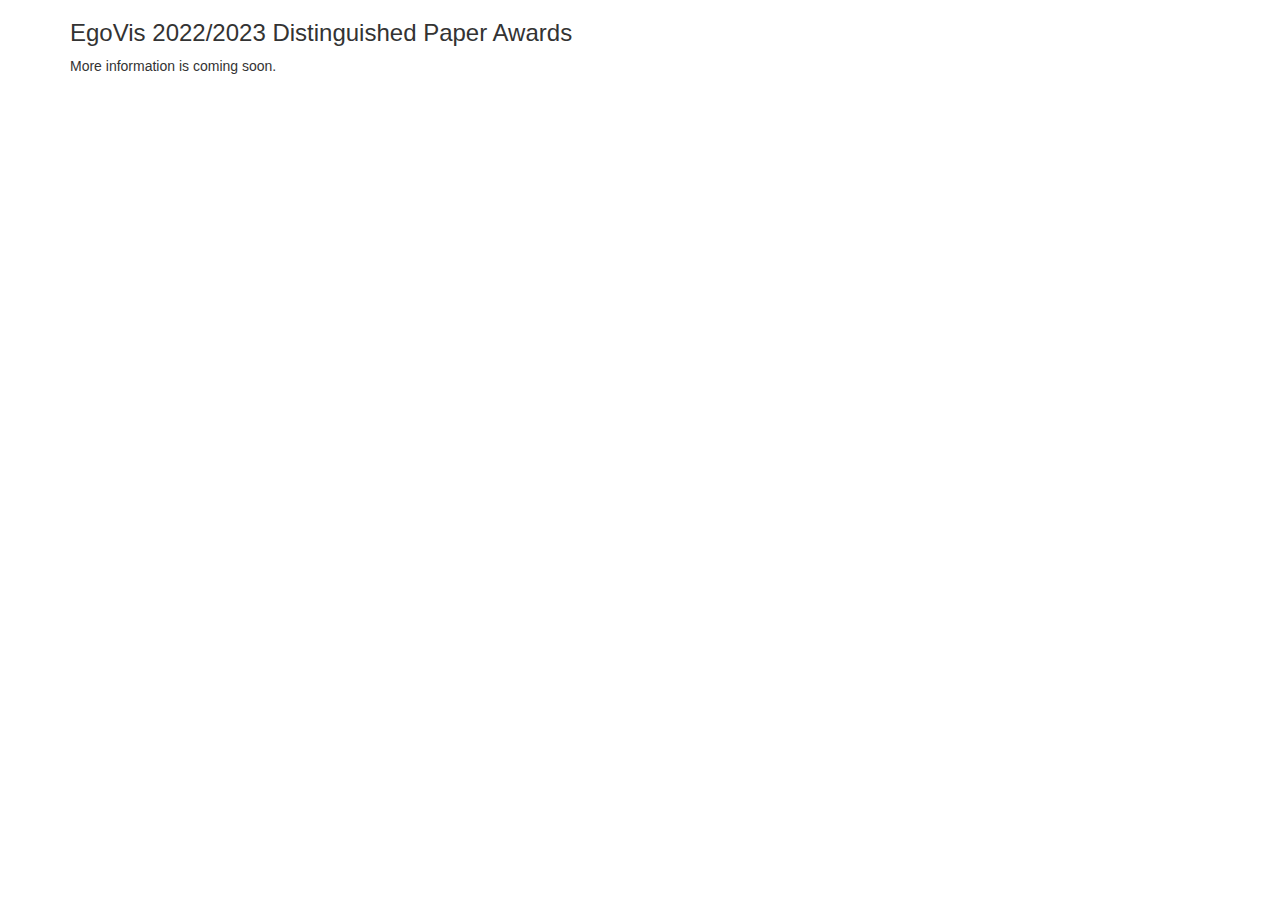
==== 2023_2024/index.html @ 4ccb1fd9 "add 2023_2024" ====
<!DOCTYPE html>
<html lang="en">

<head>
  <meta http-equiv="Content-Type" content="text/html;charset=UTF-8" />
  <meta charset="utf-8" />
  <meta name="viewport" content="width=device-width, initial-scale=1" />
  <meta name="description"
    content="EgoVis" />
  <meta name="keywords" content="video dataset, machine perception, machine-learning, research, egocentric videos, ego4d, epic-kitchens" />

  <title>EgoVis 2022/2023 Distinguished Paper Awards</title>
  <link rel="preconnect" href="https://use.fontawesome.com" />
  <link rel="preconnect" href="https://maxcdn.bootstrapcdn.com" />
  <link rel="preconnect" href="https://ajax.googleapis.com" />
  <link rel="preconnect" href="https://fonts.googleapis.com" />
  <link rel="preconnect" href="https://fonts.gstatic.com" />
  <link rel="preconnect" href="https://assets.ego4d-data.org" />

  <link rel="stylesheet" href="../../assets/css/style.css" />

  <link rel="preload" as="image" href="../../assets/images/ego-4d-01.png" />
  <link rel="preload" as="image" href="../--/assets/images/map.jpg"
    media="screen and (max-width: 1024px), (max-height:511px)" />

  <link rel="icon" href="../../assets/images/egovis-logo.ico" />

  <!-- Latest font-awesome css for icons -->
  <link rel="stylesheet" href="https://use.fontawesome.com/releases/v5.15.4/css/all.css"
    integrity="sha384-DyZ88mC6Up2uqS4h/KRgHuoeGwBcD4Ng9SiP4dIRy0EXTlnuz47vAwmeGwVChigm" crossorigin="anonymous" />

  <!-- BS3 compiled and minified CSS -->
  <link rel="stylesheet" href="https://maxcdn.bootstrapcdn.com/bootstrap/3.4.1/css/bootstrap.min.css" />

  <!-- jQuery library -->
  <script src="https://ajax.googleapis.com/ajax/libs/jquery/3.5.1/jquery.min.js"></script>
  <!-- Latest compiled JavaScript for BS3 -->
  <script src="https://maxcdn.bootstrapcdn.com/bootstrap/3.4.1/js/bootstrap.min.js"></script>

  <script src="../../assets/scripts/form-submission.js"></script>

  <script type="text/javascript">
    function openTabbedContent(element) {
      var whereTo = $(element).attr("goto"),
        tabs = $("#benchmarks li"),
        links = tabs.find("a[href='#" + whereTo + "']");

      links[0].click();
    }
    // Hide the address bar
    // https://24ways.org/2011/raising-the-bar-on-mobile/
    // https://github.com/scottjehl/Hide-Address-Bar
    /*
     * Normalized hide address bar for iOS & Android
     * (c) Scott Jehl, scottjehl.com
     * MIT License
     */
    (function (win) {
      var doc = win.document;

      // If there's a hash, or addEventListener is undefined, stop here
      if (
        !win.navigator.standalone &&
        !location.hash &&
        win.addEventListener
      ) {
        //scroll to 1
        win.scrollTo(0, 1);
        var scrollTop = 1,
          getScrollTop = function () {
            return (
              win.pageYOffset ||
              (doc.compatMode === "CSS1Compat" &&
                doc.documentElement.scrollTop) ||
              doc.body.scrollTop ||
              0
            );
          },
          //reset to 0 on bodyready, if needed
          bodycheck = setInterval(function () {
            if (doc.body) {
              clearInterval(bodycheck);
              scrollTop = getScrollTop();
              win.scrollTo(0, scrollTop === 1 ? 0 : 1);
            }
          }, 15);

        win.addEventListener(
          "load",
          function () {
            setTimeout(function () {
              //at load, if user hasn't scrolled more than 20 or so...
              if (getScrollTop() < 20) {
                //reset to hide addr bar at onload
                win.scrollTo(0, scrollTop === 1 ? 0 : 1);
              }
            }, 0);
          },
          false
        );
      }
    })(this);
  </script>
</head>

<body>

  <section id="intro">
    <div class="container">
      <div >
        <div id="tab-header" class="align-center">
          <h3 class="title no-margin title1">EgoVis 2022/2023 Distinguished Paper Awards</h3>
        </div>
      </div>
    </div>
  </section>


  <section id="overview">
    <div class="container">
      
      <p>
        More information is coming soon.
      </p>

</body>
<script>

  // Add code snippet for abstract toggle (https://www.w3schools.com/howto/howto_js_collapsible.asp)
  var coll = document.getElementsByClassName("collapsible");
  var i;

  for (i = 0; i < coll.length; i++) {
    coll[i].addEventListener("click", function () {
      console.log(i);
      this.classList.toggle("active");
      var content = this.nextElementSibling;
      if (content.style.display === "block") {
        content.style.display = "none";
      } else {
        content.style.display = "block";
      }
    });
  }

  // Setup nav-item on click to toggle the hamburger
  const navbar = document.getElementById("nav-bar");
  const hamburger_button = navbar.querySelector("button.navbar-toggler");
  const navlist = navbar.querySelectorAll("a.nav-link").forEach((el) => {
    el.addEventListener("click", () => {
      if (hamburger_button.ariaExpanded === "true") {
        hamburger_button.click();
      }
    });
  });
  const parallax = document.getElementById("parallax-image");
  const tooltip = document.getElementById("parallax-tooltip");
  const video = document.getElementById("parallax-video");
  const [enable, disable] = map_hover(tooltip, video, parallax);

  // Intersection observer to transition header and disable onmousemove and disable tooltip
  let intersection_options = {
    root: null, // viewport
    rootMargin: "0px", // No margin
    threshold: [0.4, 0.2],
  };

  let previousThreshold = -1;
  let observer = new IntersectionObserver((entries, observer) => {
    entries.forEach((_entry) => {
      if (!_entry.isIntersecting) {
        // If it is not intersecting, disable it.
        disable();
        previousThreshold = -1;
        return;
      }

      // If intersecting, then it is either scrolling down or scrolling up.
      if (previousThreshold === -1) {
        previousThreshold = _entry.intersectionRatio;
        return;
      }

      if (_entry.intersectionRatio > previousThreshold) {
        // Going up
        enable();
      } else {
        // Going down
        disable();
      }
      previousThreshold = -1;
    });
  }, intersection_options);
  observer.observe(parallax);

  // Setup map hover
  enable();
</script>

</html>
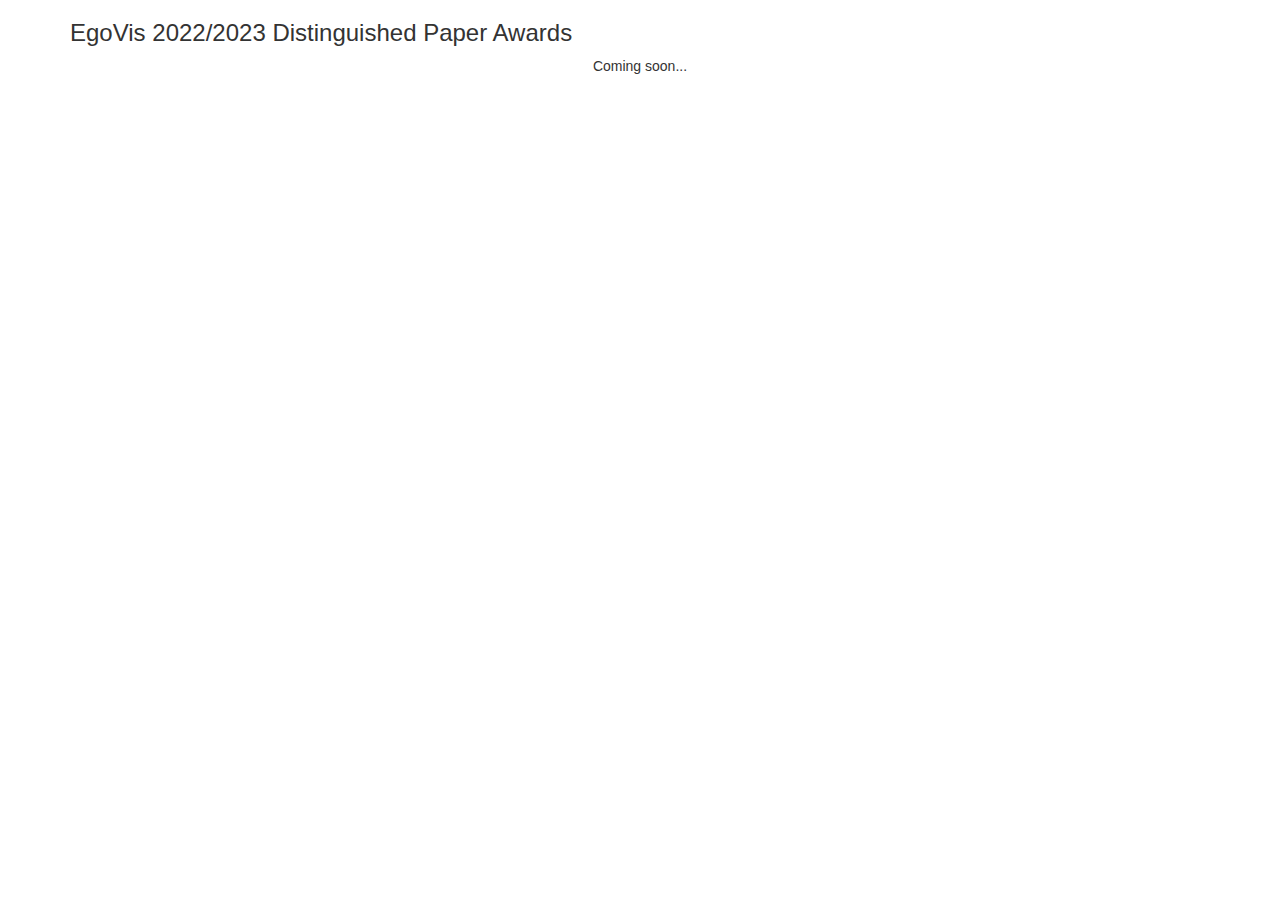
==== commit 20909c53: "center" ====
--- a/2023_2024/index.html
+++ b/2023_2024/index.html
@@ -119,9 +119,9 @@
   <section id="overview">
     <div class="container">
       
-      <p>
-        More information is coming soon.
-      </p>
+      <div style="text-align: center;">
+        Coming soon...
+      </div>
 
 </body>
 <script>
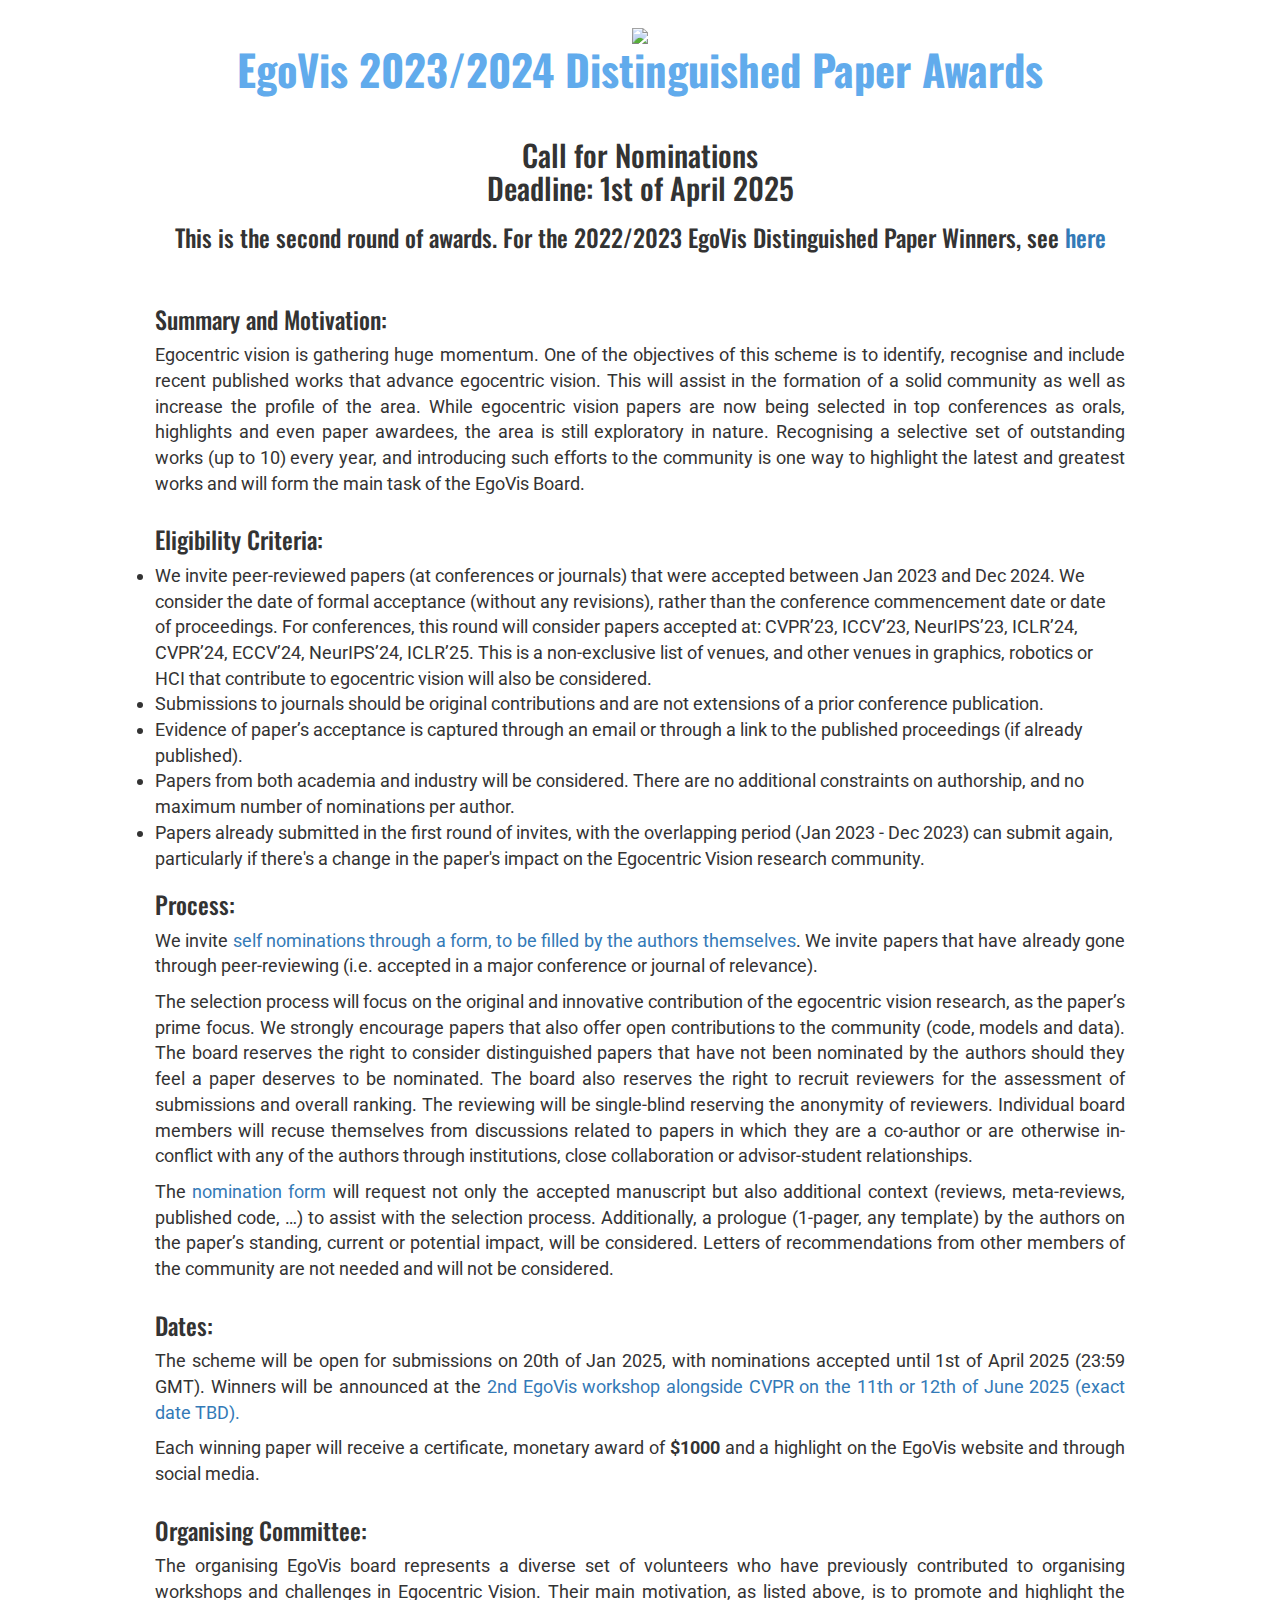
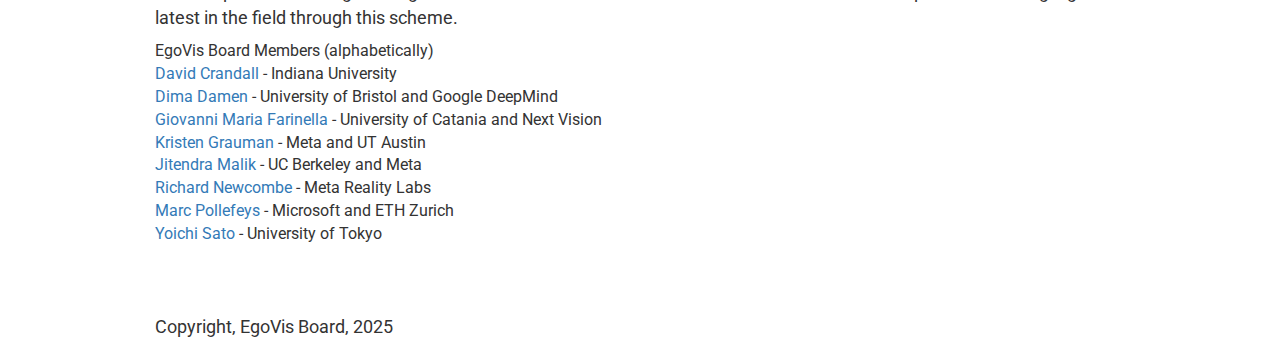
==== commit 5886b3b2: "AwardsLink" ====
--- a/2023_2024/index.html
+++ b/2023_2024/index.html
@@ -9,7 +9,7 @@
     content="EgoVis" />
   <meta name="keywords" content="video dataset, machine perception, machine-learning, research, egocentric videos, ego4d, epic-kitchens" />
 
-  <title>EgoVis 2022/2023 Distinguished Paper Awards</title>
+  <title>EgoVis 2023/2024 Distinguished Paper Awards</title>
   <link rel="preconnect" href="https://use.fontawesome.com" />
   <link rel="preconnect" href="https://maxcdn.bootstrapcdn.com" />
   <link rel="preconnect" href="https://ajax.googleapis.com" />
@@ -105,23 +105,106 @@
 
 <body>
 
-  <section id="intro">
+    
+      <section id="intro">
     <div class="container">
       <div >
         <div id="tab-header" class="align-center">
-          <h3 class="title no-margin title1">EgoVis 2022/2023 Distinguished Paper Awards</h3>
+          <center><img src="../assets/images/awards.jpg" width=30%/><br/>
+          <h3 class="title no-margin title1">EgoVis 2023/2024 Distinguished Paper Awards</h3>
+            </center>
         </div>
       </div>
     </div>
   </section>
-
-
-  <section id="overview">
+    
+  <section id="intro">
     <div class="container">
-      
-      <div style="text-align: center;">
-        Coming soon...
-      </div>
+      <div>
+        <div id="tab-header" class="align-center">
+            <h2>Call for Nominations<br/>Deadline: 1st of April 2025</h2>
+            
+            <h3>This is the second round of awards. For the 2022/2023 EgoVis Distinguished Paper Winners, see <a href="https://egovis.github.io/awards/2022_2023">here</a></h3>
+        </div>
+          
+      </div>
+    </div>
+  </section>
+
+
+  <section id="cfp">
+    <div class="container">
+      
+      <div style="text-align: left; font-size: 12pt">
+       <h3>Summary and Motivation: </h3>
+
+<p>Egocentric vision is gathering huge momentum. One of the objectives of this scheme is to identify, recognise and include recent published works that advance egocentric vision. This will assist in the formation of a solid community as well as increase the profile of the area. 
+While egocentric vision papers are now being selected in top conferences as orals, highlights and even paper awardees, the area is still exploratory in nature. Recognising a selective set of outstanding works (up to 10) every year, and introducing such efforts to the community is one way to highlight the latest and greatest works and will form the main task of the EgoVis Board.</p>
+        </div></div>
+      
+  <div class="container">
+      
+      <div style="text-align: left; font-size: 12pt">
+<h3>Eligibility Criteria:</h3>
+
+          <ul>
+<li>We invite peer-reviewed papers (at conferences or journals) that were accepted between Jan 2023 and Dec 2024. We consider the date of formal acceptance (without any revisions), rather than the conference commencement date or date of proceedings. For conferences, this round will consider papers accepted at: CVPR’23, ICCV’23, NeurIPS’23, ICLR’24, CVPR’24, ECCV’24, NeurIPS’24, ICLR’25. This is a non-exclusive list of venues, and other venues in graphics, robotics or HCI that contribute to egocentric vision will also be considered.</li>
+<li>Submissions to journals should be original contributions and are not extensions of a prior conference publication. </li>
+<li>Evidence of paper’s acceptance is captured through an email or through a link to the published proceedings (if already published).</li>
+<li>Papers from both academia and industry will be considered. There are no additional constraints on authorship, and no maximum number of nominations per author.</li>
+<li>Papers already submitted in the first round of invites, with the overlapping period (Jan 2023 - Dec 2023) can submit again, particularly if there's a change in the paper's impact on the Egocentric Vision research community.</li>
+</ul>
+      </div></div>
+      
+        <div class="container">
+      
+      <div style="text-align: left; font-size: 12pt">
+          
+<h3>Process:</h3>
+
+<p>We invite <a href="https://forms.gle/ZxZStdi9MuqgBQGa7">self nominations through a form, to be filled by the authors themselves</a>. We invite papers that have already gone through peer-reviewing (i.e. accepted in a major conference or journal of relevance). </p>
+
+<p>The selection process will focus on the original and innovative contribution of the egocentric vision research, as the paper’s prime focus. We strongly encourage papers that also offer open contributions to the community (code, models and data). The board reserves the right to consider distinguished papers that have not been nominated by the authors should they feel a paper deserves to be nominated. The board also reserves the right to recruit reviewers for the assessment of submissions and overall ranking. The reviewing will be single-blind reserving the anonymity of reviewers. Individual board members will recuse themselves from discussions related to papers in which they are a co-author or are otherwise in-conflict with any of the authors through institutions, close collaboration or advisor-student relationships.</p>
+
+          <p>The <a href="https://forms.gle/RV5so9rP5apdkrYv9">nomination form</a> will request not only the accepted manuscript but also additional context (reviews, meta-reviews, published code, …) to assist with the selection process. Additionally, a prologue (1-pager, any template) by the authors on the paper’s standing, current or potential impact, will be considered. Letters of recommendations from other members of the community are not needed and will not be considered.</p>
+            </div></div>
+        <div class="container">
+      
+      <div style="text-align: left; font-size: 12pt">
+<h3>Dates:</h3>
+
+<p>The scheme will be open for submissions on 20th of Jan 2025, with nominations accepted until <underline>1st of April 2025 (23:59 GMT)</underline>. Winners will be announced at the <a href="https://egovis.github.io/cvpr25/">2nd EgoVis workshop alongside CVPR on the 11th or 12th of June 2025 (exact date TBD).</a></p>
+
+<p>Each winning paper will receive a certificate, monetary award of <b>$1000</b> and a highlight on the EgoVis website and through social media. </p>
+            </div></div>
+        <div class="container">
+      
+      <div style="text-align: left; font-size: 12pt">
+<h3>Organising Committee:</h3>
+
+<p>The organising EgoVis board represents a diverse set of volunteers who have previously contributed to organising workshops and challenges in Egocentric Vision. Their main motivation, as listed above, is to promote and highlight the latest in the field through this scheme.</p>
+
+EgoVis Board Members (alphabetically)<br/>
+<a href="https://homes.luddy.indiana.edu/djcran/">David Crandall</a> - Indiana University<br/>
+<a href="https://dimadamen.github.io/">Dima Damen</a> - University of Bristol and Google DeepMind<br/>
+<a href="https://www.dmi.unict.it/farinella/">Giovanni Maria Farinella</a> - University of Catania and Next Vision<br/>
+<a href="https://www.cs.utexas.edu/users/grauman/">Kristen Grauman</a> - Meta and UT Austin<br/>
+<a href="https://people.eecs.berkeley.edu/~malik/">Jitendra Malik</a> - UC Berkeley and Meta<br/>
+<a href="https://www.linkedin.com/in/richard-newcombe-a094164">Richard Newcombe</a> - Meta Reality Labs<br/>
+<a href="https://people.inf.ethz.ch/marc.pollefeys/">Marc Pollefeys</a> - Microsoft and ETH Zurich<br/>
+<a href="https://sites.google.com/ut-vision.org/ysato/">Yoichi Sato</a> - University of Tokyo
+            </div></div>
+      
+        <div class="container">
+      
+      <div style="text-align: left; font-size: 12pt">
+          <br/><br/><br/>
+          <p>Copyright, EgoVis Board, 2025</p>
+
+
+      </div>
+      </div>
+    </section>
 
 </body>
 <script>
--- a/assets/css/style.css
+++ b/assets/css/style.css
@@ -0,0 +1,1492 @@
+@import url("https://fonts.googleapis.com/css2?family=Oswald&family=Roboto&display=swap");
+
+* {
+  margin: 0;
+  padding: 0;
+  border: none;
+}
+
+html {
+  scroll-behavior: smooth;
+}
+
+body {
+  font-family: Roboto, Arial, "sans-serif" !important;
+  font-weight: 400;
+  line-height: 1.5;
+  position: relative;
+}
+
+section {
+  max-width: 1200px;
+  margin: auto!important;
+}
+
+h1,
+h2,
+h3,
+h5 {
+  font-family: Oswald, "Times New Roman", "sans-serif" !important;
+}
+
+h4 {
+  font-family: Roboto, Arial, "sans-serif" !important; 
+}
+
+section {
+  padding-top: 25px;
+  background-color: white;
+  background-clip: border-box;
+}
+
+header {
+  height: auto;
+  position: relative;
+  background: #fff;
+  word-wrap: normal;
+  position: sticky;
+  top: 0;
+  left: 0;
+  right: 0;
+  z-index: 10;
+}
+
+.navbar {
+  margin: auto;
+}
+
+.show-1025x512 {
+  display: none !important;
+}
+
+.hidden-1025x512 {
+  display: block !important;
+}
+
+.voffset-16 {
+  margin-top: 16px;
+}
+
+.voffset-32 {
+  margin-top: 32px;
+}
+
+.gone {
+  display: none;
+}
+
+.h-100 {
+  height: 100%;
+}
+
+#nav-bar {
+  display: flex;
+  align-items: center;
+  padding: 12px 52px 11px 43px;
+  transition: all 0.3s;
+  background: #ffffff;
+  margin-bottom: 0;
+  margin: auto;
+}
+
+#nav-bar>.container-fluid {
+  align-items: center;
+  padding: 0 !important;
+}
+
+#logo {
+  margin: 0 12px;
+  height: 4.3rem;
+}
+
+.navbar-toggler {
+  display: none;
+  outline: none;
+  width: 31px;
+  height: 20px;
+  cursor: pointer;
+  transition: all 0.2s;
+  position: relative;
+  align-self: center;
+  background-color: #fff;
+}
+
+.hamburger span {
+  position: absolute;
+  right: 0;
+  width: 30px;
+  height: 2px;
+  border-right: 5px;
+  background-color: #61abec;
+}
+
+.hamburger span:nth-child(1) {
+  top: 0;
+  transition: all 0.2s;
+}
+
+.hamburger span:nth-child(2),
+.hamburger span:nth-child(3) {
+  top: 8px;
+  transition: all 0.15s;
+}
+
+.hamburger span:nth-child(4) {
+  top: 16px;
+  transition: all 0.2s;
+}
+
+#nav-links {
+  display: flex;
+  width: 100%;
+  justify-content: center;
+  align-items: center;
+  z-index: 1;
+}
+
+a {
+  text-decoration: none !important;
+}
+
+a.block {
+  display: block;
+  width: 100%;
+}
+
+.nav-link {
+  position: relative;
+  line-height: 1;
+  margin: 0 !important;
+  padding: 10px 20px !important;
+}
+
+.nav-link :hover {
+  border-bottom: 3px solid grey;
+  padding-bottom: 10px;
+  transition: all 0.3s;
+}
+
+#nav-menu {
+  flex-grow: 1;
+  justify-content: space-between;
+  align-items: center;
+  z-index: 1;
+}
+
+.nav-dropdown {
+  left: 0;
+  padding: 0;
+  position: absolute;
+  right: 0;
+  top: 0;
+  transition: all 0.45s ease;
+  z-index: 1030;
+  background: #282828;
+}
+
+/* #social-links {
+  line-height: 0;
+} */
+
+.icon-wrap {
+  display: inline-flex;
+  justify-content: center;
+  align-items: center;
+  width: min(29px, max(18px, 4vw));
+  height: min(29px, max(18px, 4vw));
+  font-size: min(29px, max(18px, 4vw));
+  margin-left: 8px;
+}
+
+nav .fab {
+  margin-top: 10px;
+  margin-right: 20px;
+}
+
+ul {
+  height: auto !important;
+  margin: 0 !important;
+}
+
+#nav-menu-list {
+  flex: 1;
+  flex-wrap: wrap;
+  font-weight: bold;
+}
+
+#nav-menu-list {
+  list-style: none;
+}
+
+.button-link {
+  padding: 12px 15px;
+  border-radius: 4px;
+}
+
+a.button-link {
+  text-align: center;
+  min-width: 170px;
+  text-decoration: none;
+}
+
+a.btn-translucent {
+  background-color: #61abec;
+  color: white !important;
+}
+
+.themed-button {
+  color: #fff;
+  background-color: #61abec;
+}
+
+.button-outline {
+  background: none;
+  border-color: #61abec;
+  border: 1px solid #61abec;
+}
+
+#header-image {
+  display: flex;
+  height: 550px;
+  width: 100%;
+  padding-top: 8rem;
+  padding-bottom: 8rem;
+  background: url("/assets/images/tourism.jpg") 50% 50% / cover no-repeat border-box;
+  overflow: hidden;
+  color: white;
+}
+
+#header-image .container {
+  margin: auto;
+}
+
+#header-text {
+  margin-bottom: 35px;
+}
+
+.large-text {
+  font-size: 5rem;
+  line-height: 1.14;
+}
+
+.row {
+  display: flex;
+  flex-wrap: wrap;
+}
+
+.justify-center {
+  justify-content: center;
+}
+
+.align-center {
+  text-align: center;
+}
+
+.large-button {
+  width: 220px;
+  height: 70px;
+  padding: 25px 10px !important;
+  border-radius: 4px;
+}
+
+#carousel {
+  position: relative;
+  padding-top: 5rem;
+  padding-bottom: 5rem;
+  background-color: white;
+}
+
+.item {
+  position: relative;
+  display: none;
+  float: left;
+  width: 100%;
+  margin-right: -100%;
+}
+
+.carousel-inner {
+  margin-bottom: 70px;
+  overflow: hidden;
+  height: min(900px, max(512px, 70vh));
+}
+
+#carousel-bg {
+  content: "";
+  position: absolute;
+  top: 0;
+  right: 0;
+  max-width: 49%;
+  width: 100%;
+  height: 100%;
+  background-color: #ececec;
+  z-index: 0;
+}
+
+.item.active,
+.item-next,
+.item-prev {
+  display: block !important;
+}
+
+#carousel-controls {
+  display: flex;
+}
+
+#carousel-controls span {
+  border-radius: 50%;
+  border: 2px solid #7070a0;
+  background-color: transparent;
+  transition: all 0.3s;
+  font-size: 18px;
+  opacity: 1;
+}
+
+#left-control {
+  left: calc(75% - 64px);
+  right: auto;
+}
+
+#right-control {
+  left: auto;
+  right: calc(25% - 64px);
+}
+
+#left-control,
+#right-control {
+  color: #61abec;
+  bottom: 35px;
+  top: auto;
+  width: 44px;
+  height: 44px;
+  display: flex;
+  justify-content: center;
+  align-items: center;
+}
+
+.slide {
+  display: flex;
+  justify-content: center;
+  align-items: flex-start;
+  flex-direction: row;
+  flex-wrap: wrap;
+}
+
+.title,
+.small-title {
+  color: #61abec;
+}
+
+.title {
+  margin-bottom: 33px;
+  font-style: normal;
+  font-weight: 700;
+  font-family: "Oswald", sans-serif;
+  font-size: 4.25rem;
+  line-height: 1.05882353;
+}
+
+.title1 {
+  font-size: 4.25rem;
+}
+
+.title2 {
+  font-size: 3.5rem;
+}
+
+.title3 {
+  font-size: 3rem;
+}
+
+
+
+.sub-title {
+  margin-top: 33px;
+}
+
+.small-title {
+  font-size: 1.8rem;
+  font-weight: bold;
+  line-height: 1.15;
+}
+
+.slide-content {
+  text-align: left;
+  padding-top: 50px;
+}
+
+.slide-image-wrap {
+  margin-left: 11%;
+  padding-top: 70px;
+}
+
+.slide-image {
+  width: 100%;
+  max-height: 900px;
+  object-fit: cover;
+}
+
+.slide-text {
+  font-size: min(1.8rem, max(1em, 3vmin));
+}
+
+.card-row {
+  display: flex;
+  flex-wrap: wrap;
+}
+
+.card-block {
+  display: flex;
+  flex-wrap: wrap;
+  margin-bottom: 30px;
+  justify-content: center;
+  transition: transform 0.5s;
+}
+
+.card-block:hover {
+  transform: scale(0.95);
+}
+
+.card-content {
+  position: relative;
+  width: 100%;
+  /* padding: 20px 44px 25px; */
+  background-color: #ffffff;
+  transition: all 0.3s ease;
+}
+
+.card-content:before {
+  content: "";
+  position: absolute;
+  top: 0;
+  left: 0;
+  right: 0;
+  bottom: 0;
+  opacity: 0.1;
+  z-index: 1;
+}
+
+/* .card-block .card-content::before {
+  background-color: #040a05;
+} */
+
+.card-image {
+  display: flex;
+  height: 190px;
+  justify-content: center;
+  position: relative;
+  z-index: 5;
+  margin-bottom: 10px;
+}
+
+.card-info {
+  text-align: center;
+}
+
+.card-title {
+  color: #61abec;
+  margin-bottom: 7px;
+  font-weight: 600;
+  position: relative;
+  z-index: 5;
+}
+
+.empty-block,
+.hidden {
+  display: none;
+}
+
+.no-margin {
+  margin: 0;
+}
+
+.tab-card-content {
+  display: block;
+  width: 100%;
+}
+
+.card-image img {
+  max-width: 200px;
+  max-height: 100px;
+  align-self: center;
+}
+
+.tab-image {
+  justify-content: center;
+  position: relative;
+}
+
+.tab-image img {
+  width: 45%;
+}
+
+.tab-text {
+  margin-bottom: 0;
+  color: #4c4c4c;
+}
+
+.tab-wrap {
+  margin-bottom: 60px;
+  display: flex;
+}
+
+#tab-header {
+  /* margin-bottom: 65px; */
+  width: 100%;
+}
+
+/* https://css-tricks.com/css-fix-for-100vh-in-mobile-webkit/ */
+#parallax-image {
+  height: 100vh;
+  max-height: 100vh;
+  width: 100%;
+  overflow: hidden;
+  position: relative;
+  background-color: transparent;
+}
+
+/* https://css-tricks.com/books/fundamental-css-tactics/infinite-scrolling-background-image/ */
+#parallax-image.paused::before {
+  content: "";
+  height: 100vh;
+  max-height: 100vh;
+  width: calc(100vh * 5.859375);
+  background: url("../images/map.jpg") 50% 50% / contain repeat-x border-box;
+  display: block;
+  position: fixed;
+  top: 0;
+  left: 0;
+  z-index: -1;
+  animation: slide 20s linear infinite;
+  -webkit-animation: slide 20s linear infinite;
+  -moz-animation: slide 20s linear infinite;
+  -o-animation: slide 20s linear infinite;
+  backface-visibility: hidden;
+  animation-play-state: paused;
+  -webkit-animation-play-state: paused;
+  -moz-animation-play-state: paused;
+  -o-animation-play-state: paused;
+}
+
+#parallax-image::before {
+  content: "";
+  height: 100vh;
+  max-height: 100vh;
+  width: calc(100vh * 5.859375);
+  background: url("../images/map.jpg") 50% 50% / contain repeat-x border-box;
+  display: block;
+  position: fixed;
+  top: 0;
+  left: 0;
+  z-index: -1;
+  animation: slide 20s linear infinite;
+  -webkit-animation: slide 20s linear infinite;
+  -moz-animation: slide 20s linear infinite;
+  -o-animation: slide 20s linear infinite;
+  backface-visibility: hidden;
+}
+
+@keyframes slide {
+  0% {
+    transform: translate3d(0, 0, 0);
+  }
+
+  100% {
+    transform: translate3d(calc(100vh * -1.953125), 0, 0);
+  }
+}
+
+#parallax-tooltip {
+  position: fixed;
+  bottom: -9999px;
+  left: 9999px;
+  height: 360px;
+  width: 480px;
+  margin: 0.5em;
+  background-color: #fff;
+  z-index: 100;
+  -webkit-box-shadow: 0px 10px 8px -4px #777;
+  -moz-box-shadow: 0px 10px 8px -4px #777;
+  box-shadow: 0px 10px 8px -2px #777;
+  transition: width 0.25s, height 0.25s;
+  -webkit-transition: width 0.25s, height 0.25s;
+  -moz-transition: width 0.25s, height 0.25s;
+}
+
+#parallax-video {
+  max-height: 100%;
+  max-width: 100%;
+  padding: 0.5em;
+  object-fit: contain;
+  opacity: 0;
+}
+
+#parallax-video.fade-in {
+  opacity: 1;
+  transition: opacity 0.25s 0.5s;
+  -webkit-transition: opacity 0.25s 0.5s;
+  -moz-transition: opacity 0.25s 0.5s;
+}
+
+#parallax-image>.container-fluid {
+  position: absolute;
+  left: 0;
+  right: 0;
+  top: 65vh;
+  bottom: 0;
+  font-size: min(2em, max(0.75em, 2vmin));
+  background: linear-gradient(0deg,
+      rgba(255, 255, 255, 0.95) 75%,
+      rgba(255, 255, 255, 0) 100%) border-box;
+}
+
+#parallax-image img {
+  height: 8vh;
+}
+
+.parallax-description {
+  height: 100%;
+  display: flex;
+  flex-flow: column nowrap;
+  justify-content: space-evenly;
+  align-items: flex-start;
+}
+
+.parallax-description>* {
+  flex: 0 1 auto;
+}
+
+.parallax-description>p {
+  margin-bottom: 8px;
+}
+
+.parallax-description>.row {
+  flex: 0 0 auto;
+}
+
+#parallax-image .btn-primary {
+  background-color: #61abec;
+  color: white;
+}
+
+#parallax-image .btn {
+  font-size: min(1.5em, max(0.75em, 2vmin));
+  padding: 0.75em 0.75em;
+  margin: 0.5em -4px 0 16px;
+}
+
+@media screen and (min-width: 1025px) {
+  header {
+    display: flex!important;
+  }
+}
+
+@media screen and (min-width: 1025px) and (min-height: 512px) {
+
+  #parallax-image::before {
+    display: none !important;
+  }
+
+  #parallax-image.paused::before {
+    display: none !important;
+  }
+
+  .show-1025x512 {
+    display: block !important;
+  }
+
+  .hidden-1025x512 {
+    display: none !important;
+  }
+}
+
+#parallax-title {
+  margin-bottom: 35px;
+}
+
+.nav-tabs {
+  margin-bottom: 105px !important;
+  display: flex;
+  justify-content: center;
+  align-items: flex-start;
+  text-align: center;
+}
+
+.nav-tabs>li.active>a {
+  border: none !important;
+}
+
+.nav-tabs>li a:hover {
+  background-color: transparent !important;
+  border: none !important;
+}
+
+.nav-tabs .nav-link.active {
+  font-weight: 700;
+  border: none;
+  background-color: transparent;
+  border-bottom: 11px solid #61abec;
+}
+
+.nav-tab-image {
+  height: 160px;
+  max-width: 150px;
+  width: 100%;
+  text-align: center;
+}
+
+.container {
+  width: 100% !important;
+}
+
+#tabbed-content {
+  margin: 0 10%;
+}
+
+.image-block {
+  margin-bottom: -144px;
+  padding-top: 121px;
+  position: relative;
+}
+
+.image {
+  position: relative;
+  width: 100%;
+  z-index: 1;
+}
+
+#article .image:before {
+  display: block;
+  content: "";
+  width: 100%;
+  padding-top: 575px;
+  background-color: #ececec;
+}
+
+#article .image img {
+  position: absolute;
+  top: 0;
+  left: 50%;
+  z-index: 1;
+  height: 100%;
+  transform: translatex(-50%);
+}
+
+.title-block {
+  background-color: white;
+  align-items: center;
+  flex: 0 0 83%;
+  margin-left: 8%;
+  position: relative;
+}
+
+.article-title-block {
+  background-color: white;
+  align-items: center;
+  flex: 0 0 83%;
+  margin-left: 8%;
+  position: relative;
+  z-index: 1;
+  padding-top: 40px;
+  margin-bottom: 91px;
+}
+
+.q-and-a-block {
+  margin-bottom: 89px;
+}
+
+.link a {
+  font-weight: 700;
+}
+
+.link span {
+  display: inline-block !important;
+  transition: all 0.3s ease;
+  margin-left: 13px;
+}
+
+.content-wrap:after {
+  content: "";
+  position: absolute;
+  z-index: 0;
+  top: 0;
+  left: 15px;
+  right: 15px;
+  height: 100%;
+  background-color: #ffffff;
+  border-bottom: 1px solid #ececec;
+}
+
+#consortium {
+  padding-bottom: 5rem;
+}
+
+#consortium-text {
+  padding-left: 4vw;
+  margin-bottom: 32px;
+}
+
+.align-items-center {
+  align-items: center !important;
+}
+
+.row-image {
+  display: flex;
+  justify-content: space-between;
+  margin-bottom: 12px;
+  max-height: 67px;
+}
+
+.row-image:nth-child(1) {
+  padding-right: 80px;
+}
+
+.row-image:nth-child(2) {
+  padding-left: 8%;
+}
+
+.row-image .image img {
+  max-width: 100%;
+  max-height: 245px;
+}
+
+.consortium_logos {
+  display: flex;
+  flex-flow: row wrap;
+  justify-content: space-around;
+  align-items: center;
+  margin-bottom: 12px;
+}
+
+.consortium_logos>div {
+  flex: 1 1 30%;
+  margin: 24px 0;
+  max-width: 300px;
+  min-width: 200px;
+  display: flex;
+  flex-direction: column;
+  align-items: center;
+}
+
+.consortium_logos>div>img {
+  max-height: 200px;
+  min-height: 200px;
+  max-width: 100%;
+  object-fit: contain;
+}
+
+.md-flip-order {
+  flex-direction: row;
+}
+
+#schedule-container {
+  display: flex;
+  justify-content: center;
+}
+
+#schedule-container ul li {
+  margin: 5px 0;
+  font-size: 1.1em;
+}
+
+@media (max-width: 991px) {
+  .md-flip-order {
+    flex-direction: column-reverse;
+  }
+
+  #consortium {
+    text-align: center;
+  }
+
+  #carousel-bg {
+    display: none;
+  }
+
+  #left-control {
+    left: calc(50% - 64px);
+  }
+
+  #right-control {
+    right: calc(50% - 64px);
+  }
+
+  .slide-image-wrap {
+    padding-top: 0px;
+  }
+}
+
+@media screen and (max-width: 991px) {
+  .timelines-container {
+    margin-left: 20px;
+  }
+}
+
+.timeline-element {
+  margin-top: 20px;
+  position: relative;
+  word-wrap: normal;
+  word-break: normal;
+}
+
+.divider-line:before {
+  top: 60px;
+  bottom: 0;
+  position: absolute;
+  content: "";
+  width: 0.5px;
+  background-color: #61abec;
+  left: calc(50% - 1px);
+  height: calc(100% - 3rem);
+  opacity: 0.35;
+}
+
+.timeline-text-content {
+  padding: 27px 27px 28px 37px;
+  border: 1px solid #61abec;
+  border-radius: 4px;
+  background-color: #ffffff;
+  position: relative;
+}
+
+.timeline-text-content:before {
+  content: "";
+  width: 14px;
+  height: 14px;
+  border: 1px solid #61abec;
+  border-bottom: none;
+  border-left: none;
+  position: absolute;
+  right: -8px;
+  top: 18px;
+  background-color: #ffffff;
+  transform: rotate(45deg);
+}
+
+.timeline-element:nth-child(odd) .timeline-text-content {
+  margin-right: 35px;
+}
+
+.timeline-element:nth-child(even) .timeline-text-content {
+  margin-left: 35px;
+}
+
+.timeline-element:nth-child(even) .timeline-text-content:before {
+  right: auto;
+  left: -8px;
+  top: 18px;
+  transform: rotate(225deg);
+}
+
+.timeline-point {
+  display: inline-block;
+  position: absolute;
+  border-radius: 50%;
+  left: 50%;
+  top: 21px;
+  width: 10px;
+  height: 10px;
+  transform: translateX(-50%);
+  background-color: #61abec;
+}
+
+.timeline-point:before {
+  content: "";
+  display: block;
+  position: absolute;
+  width: 30px;
+  height: 30px;
+  background-color: inherit;
+  opacity: 0.35;
+  top: -10px;
+  left: -10px;
+  border-radius: 50%;
+}
+
+#subscribe {
+  padding: 6rem 0;
+}
+
+.form-title {
+  padding: 7px 7px 7px 0;
+  margin-bottom: 0;
+  text-align: center;
+  color: #61abec;
+}
+
+.form-group {
+  display: flex;
+  justify-content: center;
+  margin: 0;
+  padding: 0;
+}
+
+.subscription-form-control {
+  background-color: #ffffff !important;
+  color: #61abec;
+  border: 1px solid #61abec;
+  padding: 21px 18px;
+  border-radius: 0;
+  border-top-left-radius: 4px;
+  border-bottom-left-radius: 4px;
+}
+
+#submit-btn {
+  margin-left: -5px;
+}
+
+#submit-btn:hover {
+  color: white;
+}
+
+footer {
+  padding-top: 2rem;
+  padding-bottom: 2rem;
+  background-color: #61abec;
+  color: white;
+  text-align: center;
+  margin-top: 20px;
+  font-size: large;
+}
+
+.nav-footer {
+  display: flex;
+  flex-wrap: wrap;
+  justify-content: space-between;
+  padding-top: 7px;
+}
+
+.menu-footer {
+  width: 50%;
+  padding-right: 40px;
+  margin-bottom: 30px;
+}
+
+.menu-item {
+  margin-bottom: 20px;
+}
+
+.widget-title {
+  line-height: 1.17;
+  margin-bottom: 20px;
+  color: #61abec;
+}
+
+.widget-feed {
+  max-width: 305px;
+  width: 100%;
+  display: flex;
+  flex-wrap: wrap;
+  justify-content: space-between;
+}
+
+.widget-item {
+  display: block;
+  width: 92px;
+  height: 92px;
+  margin-bottom: 13px;
+}
+
+.widget-item img {
+  width: 100%;
+  height: 100%;
+  border-radius: 4px;
+}
+
+#people {
+  padding-bottom: 50px;
+}
+
+#people .card-title {
+  margin-top: 1em;
+  margin-bottom: 0.5em;
+}
+
+@media (min-width: 576px) {
+  .container {
+    max-width: 540px;
+  }
+}
+
+@media (max-width: 765px) {
+  #challenges .container {
+    padding-left: 30px !important;
+    padding-right: 30px !important;
+  }
+}
+
+@media (min-width: 768px) {
+  .container {
+    max-width: 720px;
+  }
+}
+
+@media (max-width: 991px) {
+  #nav-menu {
+    position: absolute;
+    top: 100%;
+    background-color: #ffffff !important;
+    padding-bottom: 25px;
+    padding-left: 20px;
+    padding-right: 20px;
+    left: 0px;
+    right: 0px;
+    flex-direction: column;
+  }
+
+  #nav-menu-list {
+    /* padding: 0 100px; */
+    margin: 0;
+  }
+
+  #nav-menu-list li {
+    justify-content: flex-start;
+    line-height: 21px;
+    padding: 35px 43px 35px 19px !important;
+  }
+
+  .nav-item {
+    border-bottom: 1px solid #ddebe9;
+  }
+
+  .slide-image-wrap {
+    margin-left: 0;
+    margin-bottom: 100px;
+  }
+
+  .nav-tabs {
+    justify-content: flex-start;
+    flex-direction: column;
+    align-items: center;
+    margin-bottom: 47px;
+  }
+
+  #instructor-text {
+    margin-top: 60px;
+    padding-left: 0;
+  }
+
+  .timeline-element:nth-child(odd) .timeline-text-content {
+    margin-right: 10px;
+  }
+
+  .timeline-element:nth-child(odd) .timeline-text-content:before {
+    right: auto;
+    left: -8px;
+    transform: rotate(225deg);
+  }
+
+  .timeline-point,
+  .divider-line:before {
+    left: 0 !important;
+  }
+
+  .timeline-element {
+    margin: 0 0 28px 10px;
+  }
+
+  .timeline-text-content {
+    padding: 18px 19px;
+    margin-left: 0 !important;
+  }
+
+  form {
+    margin-top: 25px;
+  }
+
+  .dragArea {
+    margin: 0;
+  }
+
+  ul:not(.menu-footer) .menu-item {
+    text-align: center;
+  }
+
+  .widget {
+    display: flex;
+    flex-direction: column;
+    justify-content: center;
+    align-items: center;
+  }
+}
+
+@media (min-width: 992px) {
+  .container {
+    max-width: 960px;
+  }
+
+  #logo {
+    flex-shrink: initial;
+    flex-basis: auto;
+    word-break: break-word;
+    margin: 0 !important;
+    padding: 0;
+  }
+
+  #nav-menu {
+    display: flex !important;
+  }
+
+  #nav-menu-list {
+    display: flex;
+    flex-direction: row;
+    align-items: center;
+  }
+
+  #nav-menu-list li {
+    padding: 10px;
+  }
+
+  .container-fluid {
+    padding-left: 50px !important;
+    padding-right: 50px !important;
+  }
+
+  .slide-content {
+    margin-left: 8.3%;
+  }
+
+  .slide {
+    flex-wrap: nowrap;
+  }
+}
+
+@media (max-width: 991px) {
+  .slide-content {
+    padding-top: 0;
+    margin-bottom: 72px;
+  }
+
+  #nav-bar {
+    padding: 13px 0;
+  }
+
+  .navbar-toggler {
+    display: block;
+  }
+}
+
+@media (max-width: 1024px) {
+  .card-image img {
+    max-width: 75px;
+    max-height: 100%;
+  }
+
+  #nav-menu-list collapse:not(.in) .nav-link {
+    font-size: 1.12rem;
+  }
+}
+
+@media (min-width: 1025px) {
+  .container {
+    padding-left: 115px !important;
+    padding-right: 115px !important;
+    max-width: 100% !important;
+  }
+}
+
+@media (min-width: 1199px) {
+  .form-title {
+    border-right: 1px solid #61abec;
+  }
+}
+
+@media (max-width: 1199px) {
+  .subscription-form {
+    margin-top: 30px;
+  }
+}
+
+@media (min-width: 1200px) {
+  .empty-block {
+    display: block !important;
+  }
+}
+
+@media (max-width: 1280px) {
+  #social-links {
+    align-self: center;
+    margin: 0;
+    text-align: center;
+  }
+
+  .title {
+    font-size: 2.8rem;
+    line-height: 1.15;
+  }
+
+  .title1 {
+    font-size: 2.8rem;
+  }
+  
+  .title2 {
+    font-size: 2.3rem;
+  }
+  
+  .title3 {
+    font-size: 2rem;
+  }
+}
+
+@media (max-width: 1440px) {
+  .title {
+    font-size: 5rem;
+    line-height: 1.14;
+  }
+
+  .title1 {
+    font-size: 4.25rem;
+  }
+  
+  .title2 {
+    font-size: 3.5rem;
+  }
+  
+  .title3 {
+    font-size: 3rem;
+  }
+}
+
+/* Header Notice Styling */
+.notice {
+  width: 100%;
+  text-align: center;
+  background: #efefef;
+  padding: 5px 0;
+  /* color: white; */
+}
+
+/* CVPR 2022 Winners Styling */
+
+#winners .container {
+  display: flex;
+  flex-wrap: wrap;
+  flex-direction: column;
+  align-items: center;
+}
+
+.winners-table {
+  margin-bottom: 50px;
+  width: 100%;
+  max-width: 1024px;
+}
+
+.winners-team-name {
+  font-weight: bold;
+  font-size: 1.6rem;
+  color: #61abec;
+}
+
+.winners-table,
+.winners-table th,
+.winners-table td {
+  padding: 10px;
+  border: solid 1px;
+}
+
+/* ECCV 2022 Important Dates Styling */
+
+.dates-table{
+  margin-bottom: 50px;
+  width: 100%;
+  max-width: 1024px;
+}
+
+.dates-table,
+.dates-table th,
+.dates-table td {
+  padding: 5px;
+}
+
+/* ECCV 2022 CFP Bullet list Styling */
+
+ul.cfp{
+  font-size: min(1.8rem, max(1em, 3vmin));
+  list-style-type: circle;
+  align-items: center;
+  list-style-position: inside;
+}
+
+/* Paragraph with standard font size and justified text */
+
+ul {
+  font-size: min(1.8rem, max(1em, 3vmin));
+}
+
+p{
+  font-size: min(1.8rem, max(1em, 3vmin));
+  text-align: justify;
+  text-justify: inter-word;
+}
+
+/* ECCV 2022 Program Styling */
+
+.program-table{
+  margin-bottom: 50px;
+  width: 100%;
+  max-width: 1024px;
+  margin-left: auto;
+  margin-right: auto;
+}
+
+.program-table,
+.program-table th,
+.program-table td {
+  padding: 5px;
+  border-style: dotted;
+}
+
+/* Make images round */
+
+.image img{
+  border-radius: 50%;;
+}
+
+/* Make button same color as website theme */
+/* Style the button that is used to open and close the collapsible content */
+.collapsible {
+  background-color: #eee;
+  color: #61abec;
+  cursor: pointer;
+  padding: 18px;
+  width: 20%;
+  border-radius: 20%;
+  text-align: center;
+  outline: none;
+  font-size: 15px;
+}
+
+/* Add a background color to the button if it is clicked on (add the .active class with JS), and when you move the mouse over it (hover) */
+.active, .collapsible:hover {
+  background-color: #6f30a0f4;
+  color: #eee;
+}
+
+/* Style the collapsible content. Note: hidden by default */
+.content {
+  padding: 0 18px;
+  display: none;
+  overflow: hidden;
+  background-color: #f1f1f1;
+}
+
+.btn.collapsible {
+  background-color: inherit; /* Same color as webpage */
+  color: inherit; /* Same color as webpage text */
+  padding: 20px 30px; /* Larger than the text */
+  border: none; /* No border */
+  cursor: pointer; /* Mouse pointer on hover */
+  width: 100%; /* Full width */
+  text-align: center; /* Center the text */
+  outline: none; /* Remove outline */
+  font-size: 15px; /* Set a font size */
+  transition: 0.5s; /* Add a transition effect (when mouse leaves the button) */
+}
+
+/* On mouse-over */
+.btn.collapsible:hover {
+  background-color: #ddd; /* Light grey */
+}
+
+/* Add an active class (via JavaScript) when clicked */
+.btn.collapsible.active {
+  background-color: #ccc; /* Darker grey */
+}
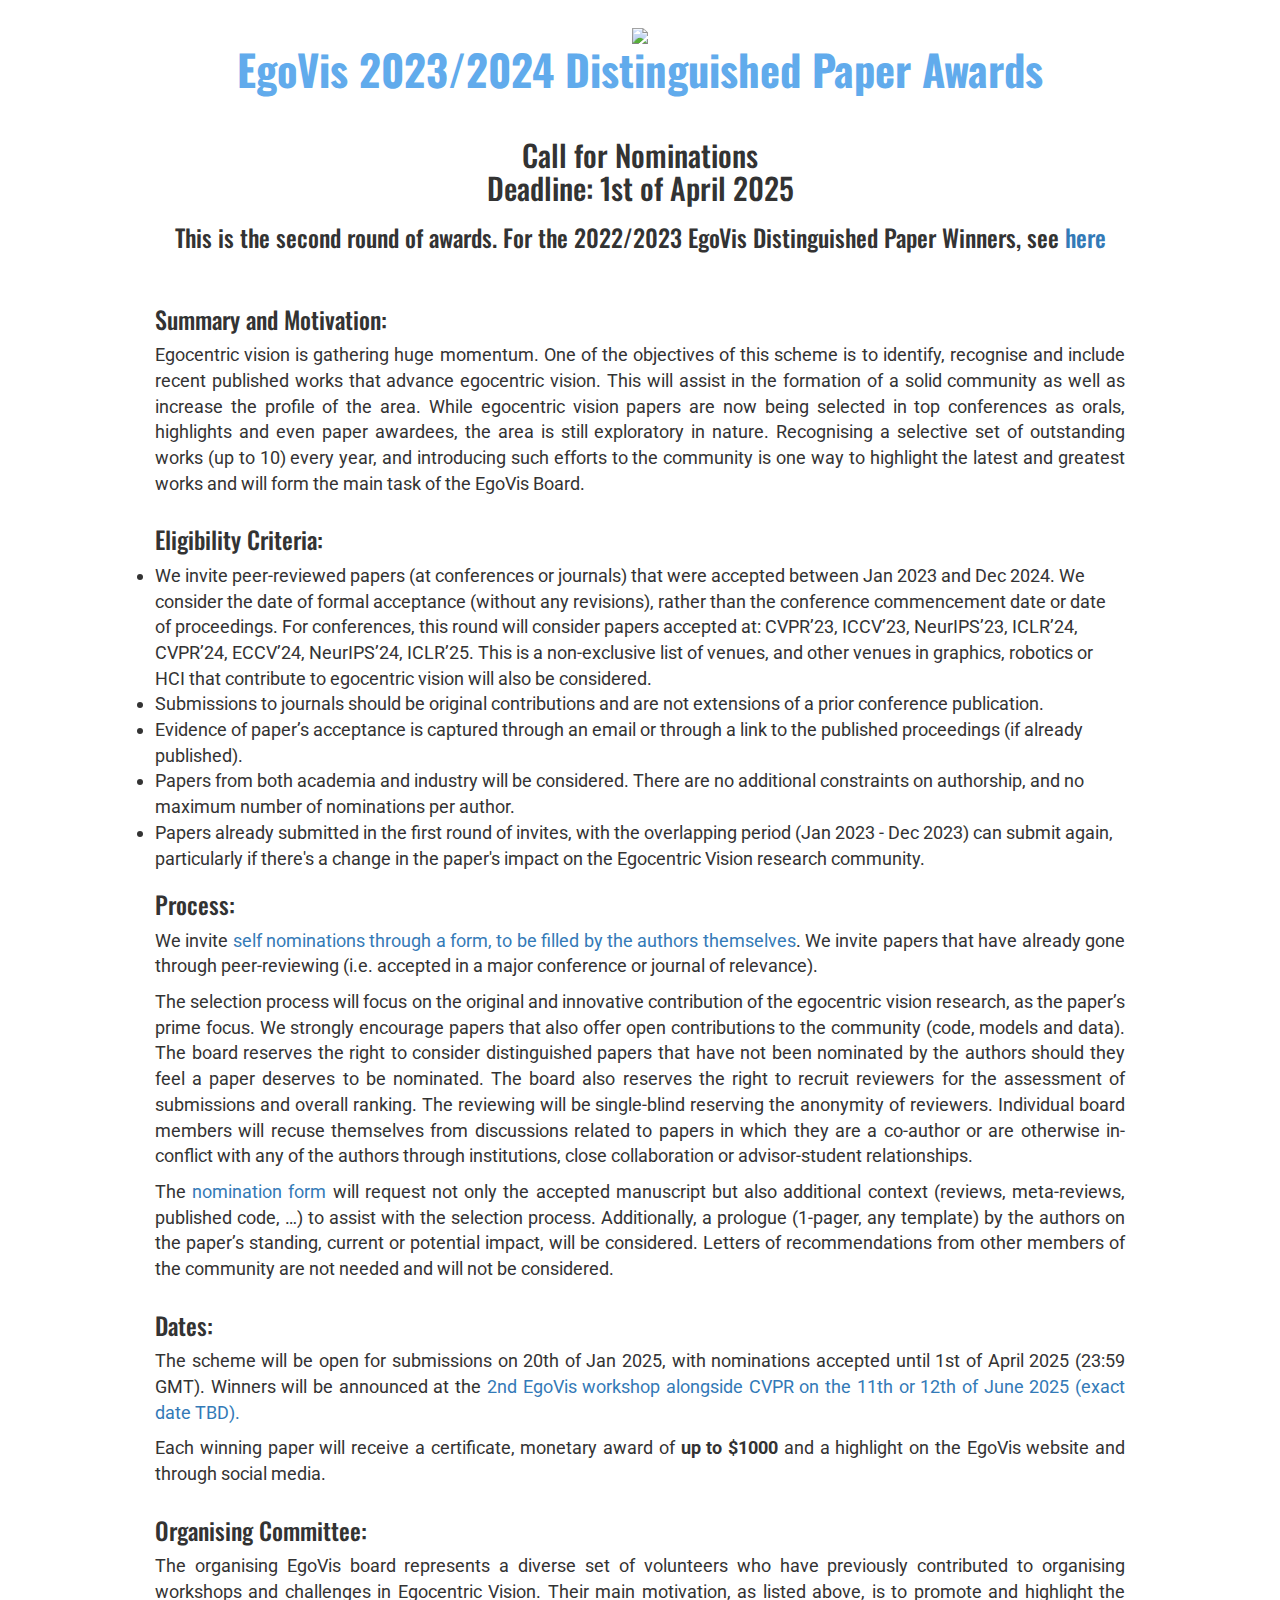
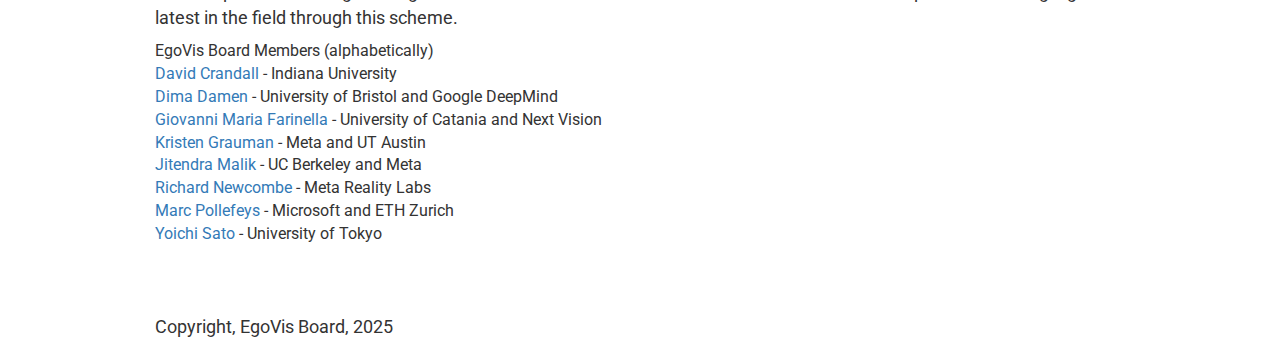
==== commit b4c49c4c: "Update index.html" ====
--- a/2023_2024/index.html
+++ b/2023_2024/index.html
@@ -175,7 +175,7 @@
 
 <p>The scheme will be open for submissions on 20th of Jan 2025, with nominations accepted until <underline>1st of April 2025 (23:59 GMT)</underline>. Winners will be announced at the <a href="https://egovis.github.io/cvpr25/">2nd EgoVis workshop alongside CVPR on the 11th or 12th of June 2025 (exact date TBD).</a></p>
 
-<p>Each winning paper will receive a certificate, monetary award of <b>$1000</b> and a highlight on the EgoVis website and through social media. </p>
+<p>Each winning paper will receive a certificate, monetary award of <b>up to $1000</b> and a highlight on the EgoVis website and through social media. </p>
             </div></div>
         <div class="container">
       
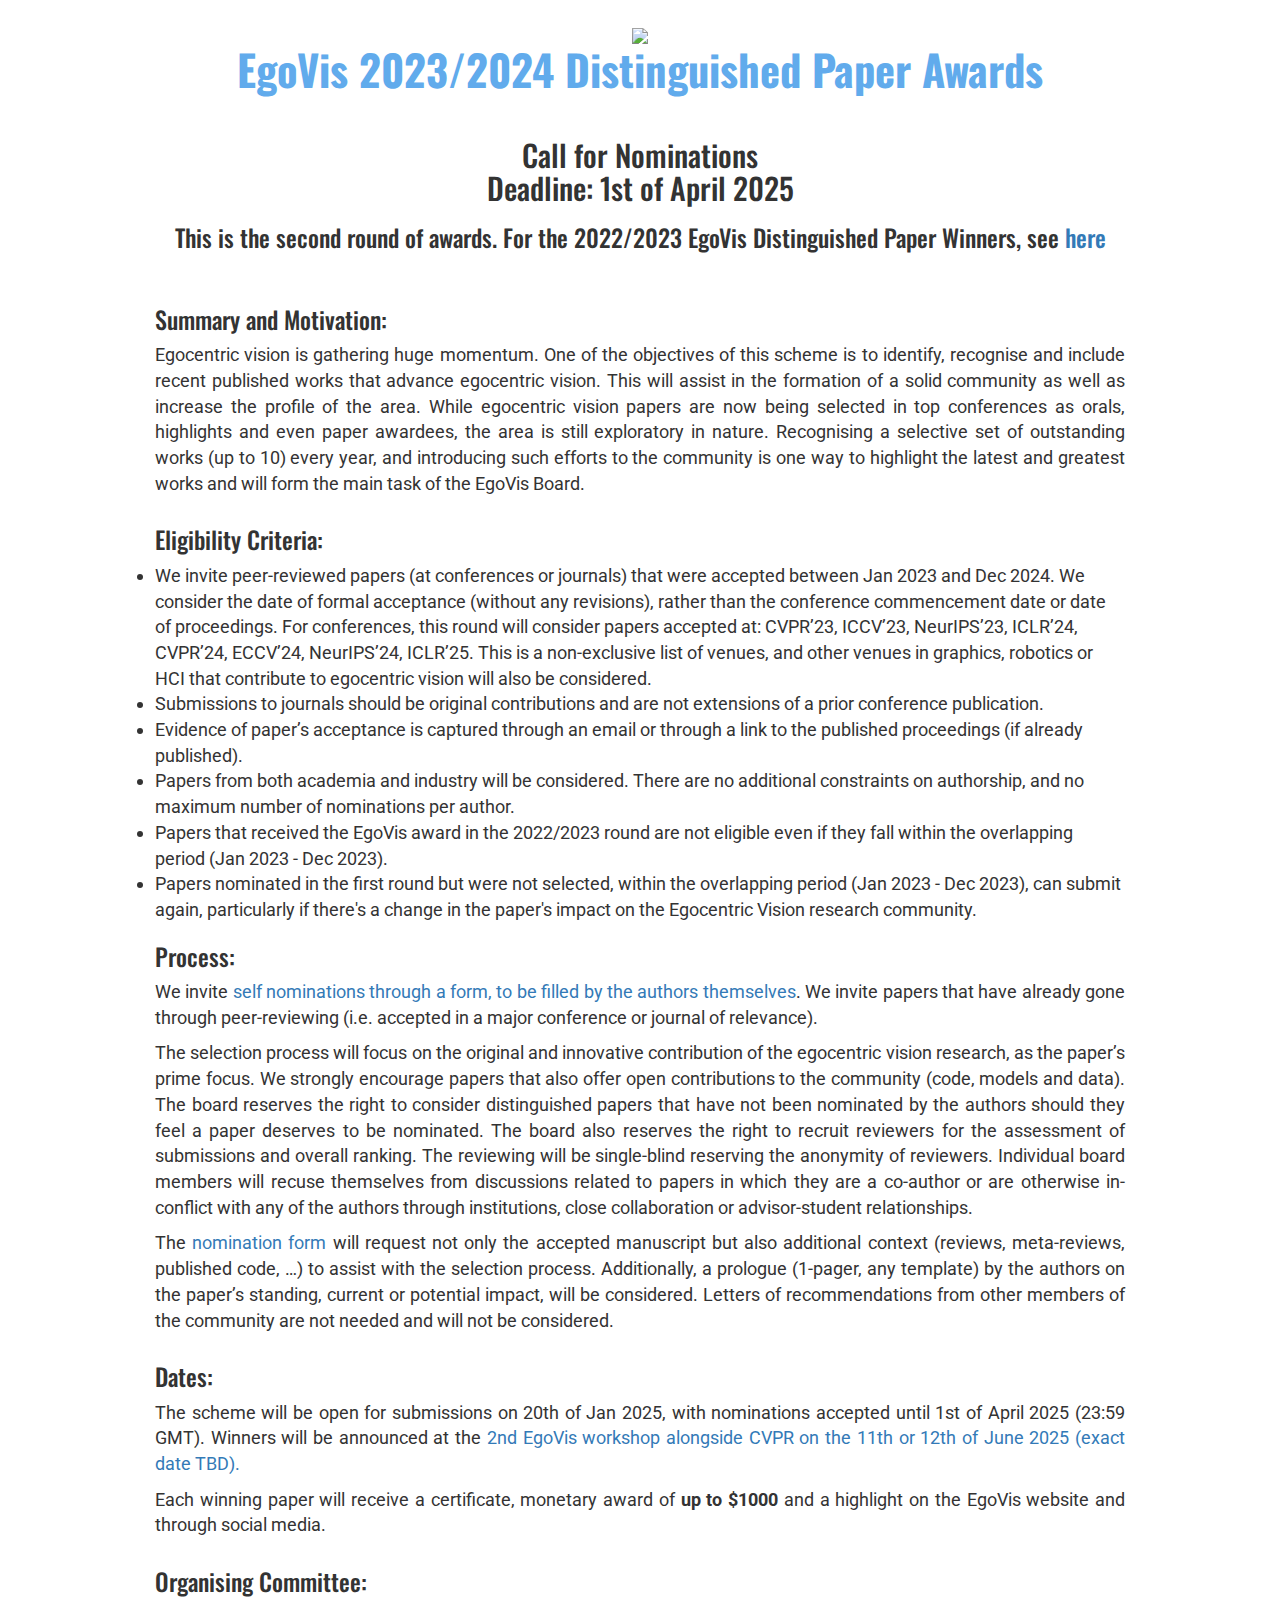
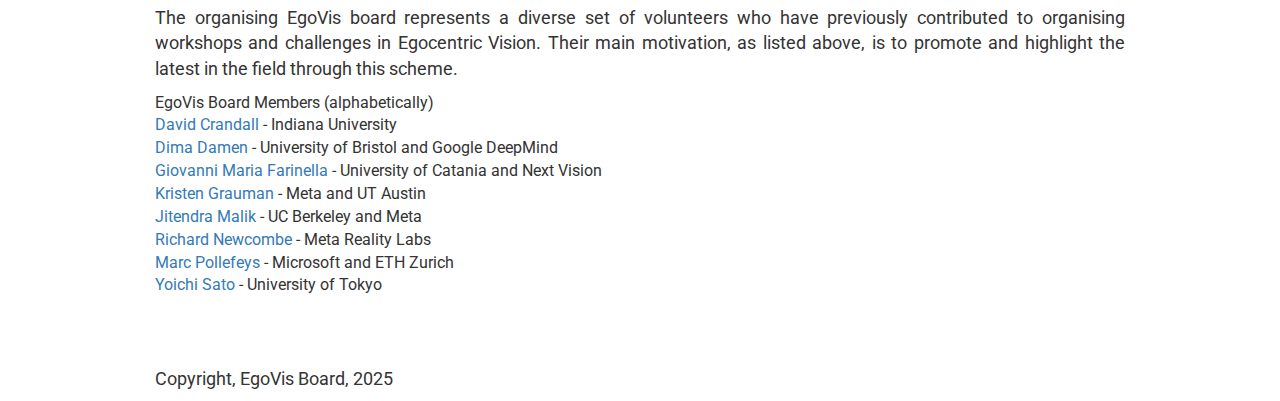
==== commit 9d85a519: "Update index.html" ====
--- a/2023_2024/index.html
+++ b/2023_2024/index.html
@@ -152,7 +152,8 @@
 <li>Submissions to journals should be original contributions and are not extensions of a prior conference publication. </li>
 <li>Evidence of paper’s acceptance is captured through an email or through a link to the published proceedings (if already published).</li>
 <li>Papers from both academia and industry will be considered. There are no additional constraints on authorship, and no maximum number of nominations per author.</li>
-<li>Papers already submitted in the first round of invites, with the overlapping period (Jan 2023 - Dec 2023) can submit again, particularly if there's a change in the paper's impact on the Egocentric Vision research community.</li>
+<li>Papers that received the EgoVis award in the 2022/2023 round are not eligible even if they fall within the overlapping period (Jan 2023 - Dec 2023).</li>
+<li>Papers nominated in the first round but were not selected, within the overlapping period (Jan 2023 - Dec 2023), can submit again, particularly if there's a change in the paper's impact on the Egocentric Vision research community.</li>
 </ul>
       </div></div>
       
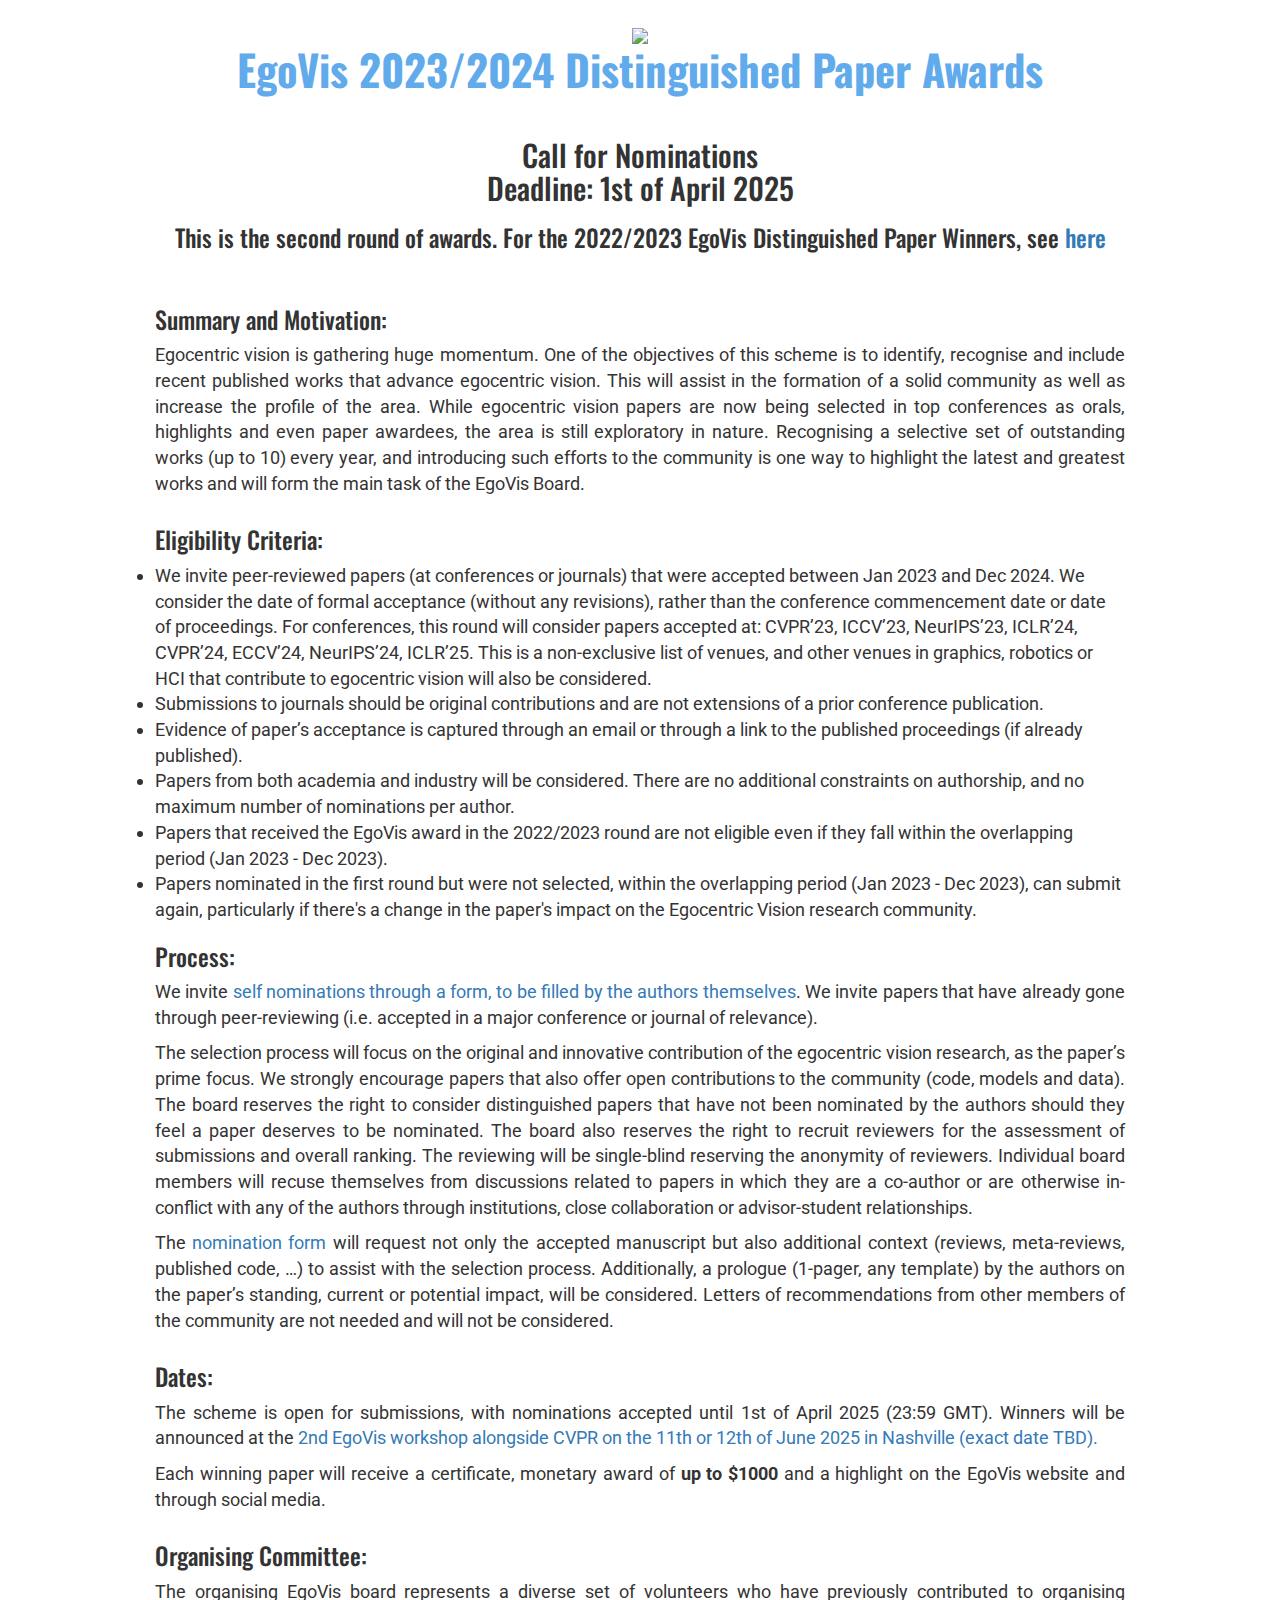
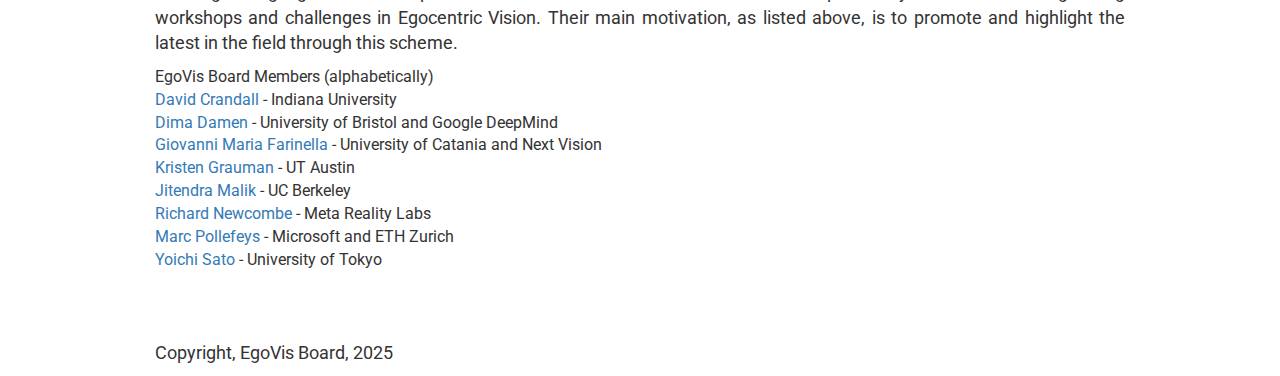
==== commit bc6dd401: "scheme-open" ====
--- a/2023_2024/index.html
+++ b/2023_2024/index.html
@@ -174,7 +174,7 @@
       <div style="text-align: left; font-size: 12pt">
 <h3>Dates:</h3>
 
-<p>The scheme will be open for submissions on 20th of Jan 2025, with nominations accepted until <underline>1st of April 2025 (23:59 GMT)</underline>. Winners will be announced at the <a href="https://egovis.github.io/cvpr25/">2nd EgoVis workshop alongside CVPR on the 11th or 12th of June 2025 (exact date TBD).</a></p>
+<p>The scheme is open for submissions, with nominations accepted until <underline>1st of April 2025 (23:59 GMT)</underline>. Winners will be announced at the <a href="https://egovis.github.io/cvpr25/">2nd EgoVis workshop alongside CVPR on the 11th or 12th of June 2025 in Nashville (exact date TBD).</a></p>
 
 <p>Each winning paper will receive a certificate, monetary award of <b>up to $1000</b> and a highlight on the EgoVis website and through social media. </p>
             </div></div>
@@ -189,8 +189,8 @@
 <a href="https://homes.luddy.indiana.edu/djcran/">David Crandall</a> - Indiana University<br/>
 <a href="https://dimadamen.github.io/">Dima Damen</a> - University of Bristol and Google DeepMind<br/>
 <a href="https://www.dmi.unict.it/farinella/">Giovanni Maria Farinella</a> - University of Catania and Next Vision<br/>
-<a href="https://www.cs.utexas.edu/users/grauman/">Kristen Grauman</a> - Meta and UT Austin<br/>
-<a href="https://people.eecs.berkeley.edu/~malik/">Jitendra Malik</a> - UC Berkeley and Meta<br/>
+<a href="https://www.cs.utexas.edu/users/grauman/">Kristen Grauman</a> - UT Austin<br/>
+<a href="https://people.eecs.berkeley.edu/~malik/">Jitendra Malik</a> - UC Berkeley<br/>
 <a href="https://www.linkedin.com/in/richard-newcombe-a094164">Richard Newcombe</a> - Meta Reality Labs<br/>
 <a href="https://people.inf.ethz.ch/marc.pollefeys/">Marc Pollefeys</a> - Microsoft and ETH Zurich<br/>
 <a href="https://sites.google.com/ut-vision.org/ysato/">Yoichi Sato</a> - University of Tokyo
